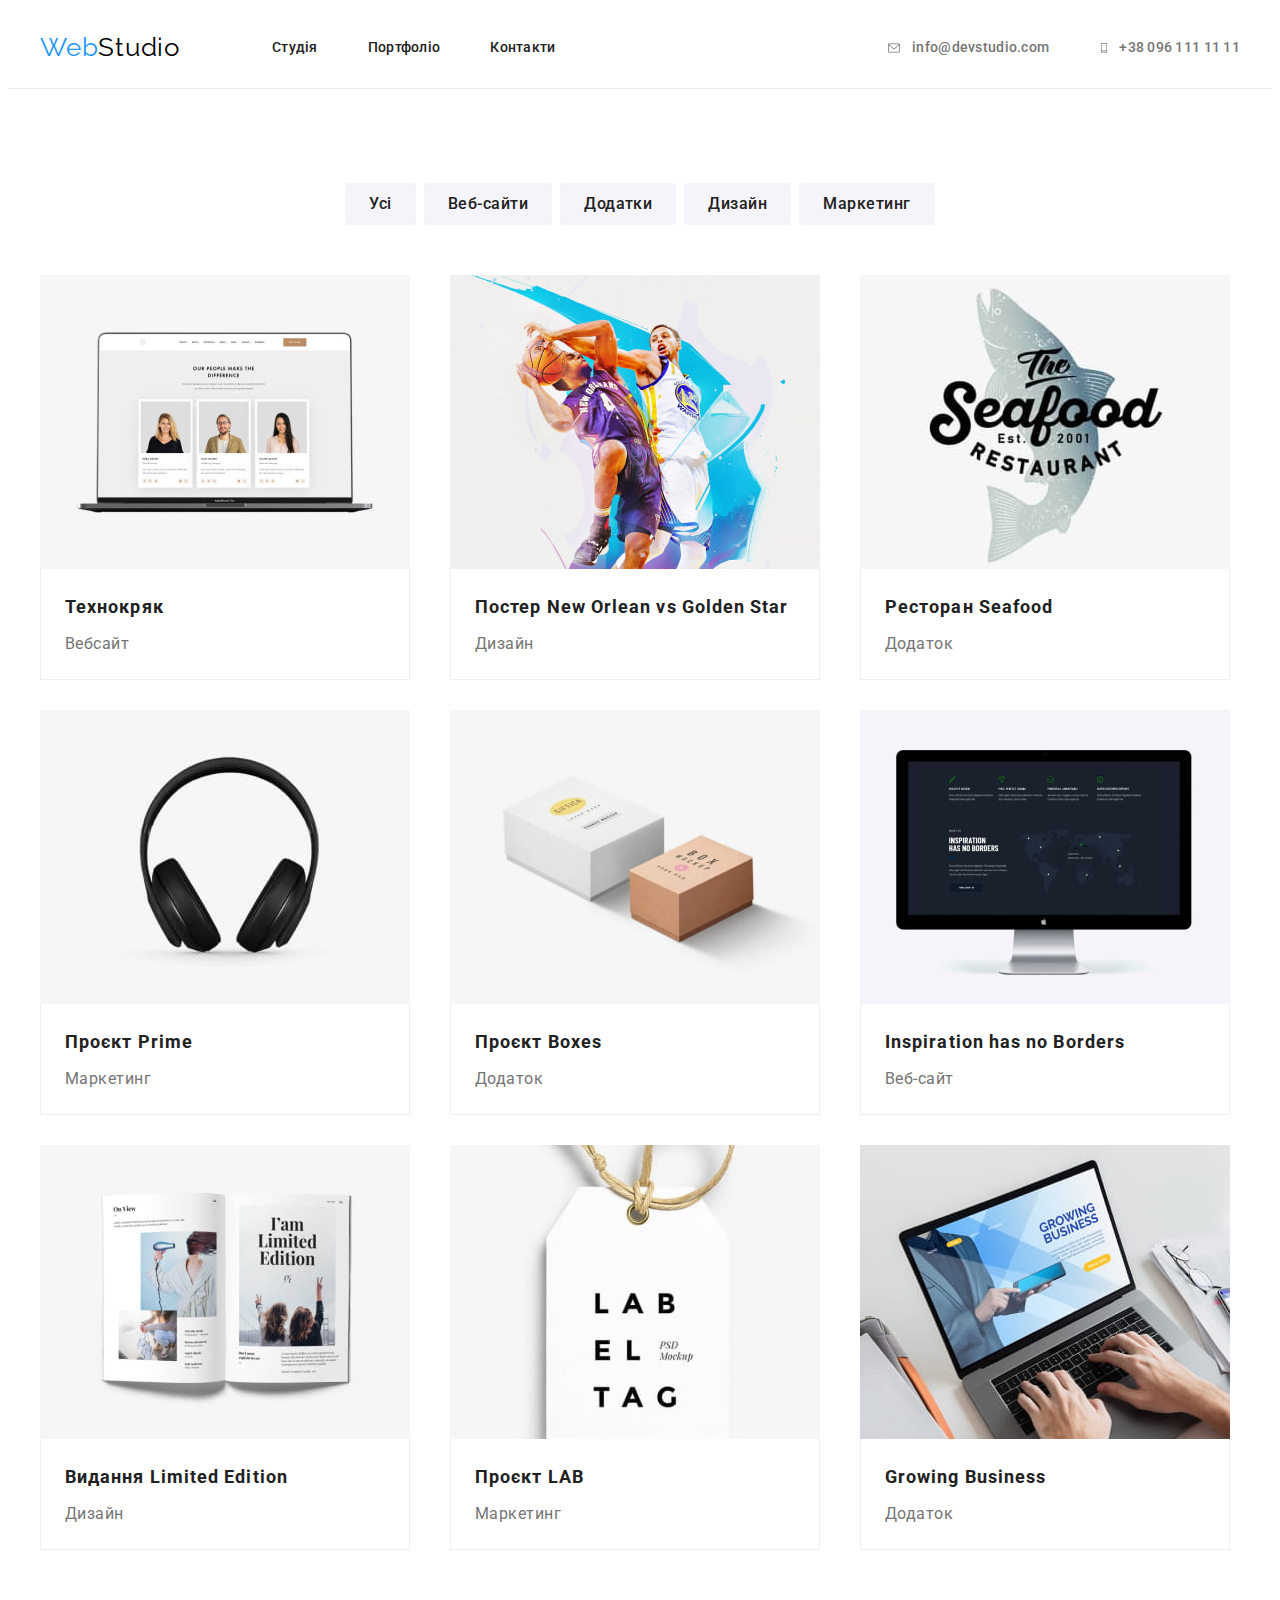
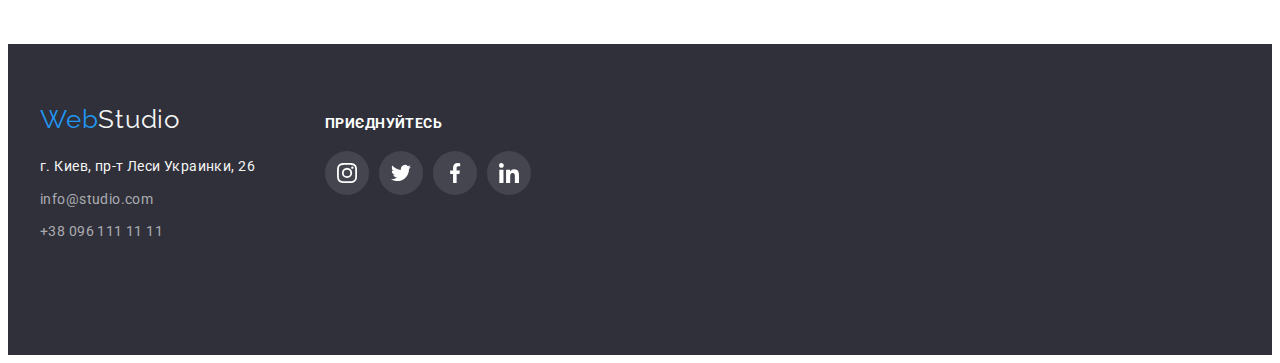
==== portfolio.html @ 465baf5b "копіює попереднє домашнє завдання" ====
<!DOCTYPE html>
<html lang="uk">
  <head>
    <meta charset="UTF-8" />
    <meta name="description" content="Портфоліо" />
    <link
      href="https://fonts.googleapis.com/css2?family=Raleway:wght@700&family=Roboto:wght@400;500;700;900&display=swap"
      rel="stylesheet"
    />
    <link
      rel="stylesheet"
      href="https://cdnjs.cloudflare.com/ajax/libs/modern-normalize/1.1.0/modern-normalize.min.css"
      integrity="sha512-wpPYUAdjBVSE4KJnH1VR1HeZfpl1ub8YT/NKx4PuQ5NmX2tKuGu6U/JRp5y+Y8XG2tV+wKQpNHVUX03MfMFn9Q=="
      crossorigin="anonymous"
      referrerpolicy="no-referrer"
    />
    <link rel="stylesheet" href="./css/styles.css" />
    <title>Портфоліо</title>
  </head>
  <body>
    <header class="header">
      <div class="container header-container">
        <nav class="header-nav">
          <a class="link logo header-logo" href="./index.html" lang="en"
            ><span>Web</span>Studio</a
          >
          <ul class="list header-list">
            <li>
              <a class="link header-link header-item" href="./index.html"
                >Студія</a
              >
            </li>
            <li>
              <a
                class="link header-link header-item currenе"
                href="./portfolio.html"
                >Портфоліо</a
              >
            </li>
            <li>
              <a class="link header-link header-item" href="#">Контакти</a>
            </li>
          </ul>
        </nav>
        <ul class="list header-contact-list">
          <li>
            <a
              class="link header-link header-contact"
              href="mailto:info@devstudio.com"
            >
              <svg class="contact-icon" width="16" height="12">
                <use href="./images/icons.svg#icon-envelope"></use>
              </svg>
              info@devstudio.com</a
            >
          </li>
          <li>
            <a class="link header-link header-contact" href="tel:+380961111111">
              <svg class="contact-icon" width="10" height="16">
                <use href="./images/icons.svg#icon-smartphone"></use>
              </svg>
              +38 096 111 11 11</a
            >
          </li>
        </ul>
      </div>
    </header>
    <main>
      <section class="portfolio section">
        <div class="container">
          <h1 class="visually-hidden">Портфоліо</h1>
          <ul class="list btn-list">
            <li><button class="btn" type="button">Усі</button></li>
            <li><button class="btn" type="button">Веб-сайти</button></li>
            <li><button class="btn" type="button">Додатки</button></li>
            <li><button class="btn" type="button">Дизайн</button></li>
            <li><button class="btn" type="button">Маркетинг</button></li>
          </ul>
          <ul class="list portfolio-list">
            <li class="portfolio-item">
              <a href="#" class="link portfolio-link">
                <img
                  class="portfolio-pic"
                  src="./images/people.jpg"
                  alt="Картки людей"
                  width="370"
                />
                <div class="text-border">
                  <h2 class="portfolio-subject">Технокряк</h2>
                  <p class="portfolio-text">Вебсайт</p>
                </div>
              </a>
            </li>
            <li class="portfolio-item">
              <a href="#" class="link portfolio-link">
                <img
                  class="portfolio-pic"
                  src="./images/ball.jpg"
                  alt="Постер гри в баскетбол"
                  width="370"
                />
                <div class="text-border">
                  <h2 class="portfolio-subject">
                    Постер <span lang="en">New Orlean vs Golden Star</span>
                  </h2>
                  <p class="portfolio-text">Дизайн</p>
                </div>
              </a>
            </li>
            <li class="portfolio-item">
              <a href="#" class="link portfolio-link">
                <img
                  class="portfolio-pic"
                  src="./images/seafood.jpg"
                  alt="Емблема рибного ресторану"
                  width="370"
                />
                <div class="text-border">
                  <h2 class="portfolio-subject">
                    Ресторан <span lang="en">Seafood</span>
                  </h2>
                  <p class="portfolio-text">Додаток</p>
                </div>
              </a>
            </li>
            <li class="portfolio-item">
              <a href="#" class="link portfolio-link">
                <img
                  class="portfolio-pic"
                  src="./images/headphone.jpg"
                  alt="Навушники"
                  width="370"
                />
                <div class="text-border">
                  <h2 class="portfolio-subject">
                    Проєкт <span lang="en">Prime</span>
                  </h2>
                  <p class="portfolio-text">Маркетинг</p>
                </div>
              </a>
            </li>
            <li class="portfolio-item">
              <a href="#" class="link portfolio-link">
                <img
                  class="portfolio-pic"
                  src="./images/boxes.jpg"
                  alt="Коробки"
                  width="370"
                />
                <div class="text-border">
                  <h2 class="portfolio-subject">
                    Проєкт <span lang="en">Boxes</span>
                  </h2>
                  <p class="portfolio-text">Додаток</p>
                </div>
              </a>
            </li>
            <li class="portfolio-item">
              <a href="#" class="link portfolio-link">
                <img
                  class="portfolio-pic"
                  src="./images/computer.jpg"
                  alt="Монітор"
                  width="370"
                />
                <div class="text-border">
                  <h2 class="portfolio-subject" lang="en">
                    Inspiration has no Borders
                  </h2>
                  <p class="portfolio-text">Веб-сайт</p>
                </div>
              </a>
            </li>
            <li class="portfolio-item">
              <a href="#" class="link portfolio-link">
                <img
                  class="portfolio-pic"
                  src="./images/magazine.jpg"
                  alt="Журнал"
                  width="370"
                />
                <div class="text-border">
                  <h2 class="portfolio-subject">
                    Видання Limited <span lang="en">Edition</span>
                  </h2>
                  <p class="portfolio-text">Дизайн</p>
                </div>
              </a>
            </li>
            <li class="portfolio-item">
              <a href="#" class="link portfolio-link">
                <img
                  class="portfolio-pic"
                  src="./images/lab.jpg"
                  alt="Емблема"
                  width="370"
                />
                <div class="text-border">
                  <h2 class="portfolio-subject">
                    Проєкт <span lang="en">LAB</span>
                  </h2>
                  <p class="portfolio-text">Маркетинг</p>
                </div>
              </a>
            </li>
            <li class="portfolio-item">
              <a href="#" class="link portfolio-link">
                <img
                  class="portfolio-pic"
                  src="./images/keyboard.jpg"
                  alt="Ноутбук"
                  width="370"
                />
                <div class="text-border">
                  <h2 class="portfolio-subject" lang="en">Growing Business</h2>
                  <p class="portfolio-text">Додаток</p>
                </div>
              </a>
            </li>
          </ul>
        </div>
      </section>
    </main>
    <footer class="footer">
      <div class="container footer-container">
        <div class="container-address">
          <a class="link logo footer-logo" href="./index.html" lang="en"
            ><span>Web</span>Studio</a
          >
          <address class="footer-address">
            <ul class="list footer-list">
              <li class="footer-item">
                <a
                  class="link footer-contact place"
                  href="https://goo.gl/maps/CPtrU1FHBa2aNyZL9"
                  target="_blank"
                  rel="noopener noreferrer nofollow"
                  >г. Киев, пр-т Леси Украинки, 26</a
                >
              </li>
              <li class="footer-item">
                <a class="link footer-contact" href="mailto:info@studio.com"
                  >info@studio.com</a
                >
              </li>
              <li class="footer-item">
                <a class="link footer-contact" href="tel:+380961111111"
                  >+38 096 111 11 11</a
                >
              </li>
            </ul>
          </address>
        </div>
        <div class="box">
          <h2 class="follow-title">Приєднуйтесь</h2>
          <ul class="follow-list">
            <li class="follow-item">
              <a class="follow-link" href="">
                <svg class="follow-icon" width="20" height="20">
                  <use href="./images/icons.svg#icon-instagram"></use>
                </svg>
              </a>
            </li>
            <li class="follow-item">
              <a class="follow-link" href="">
                <svg class="follow-icon" width="20" height="20">
                  <use href="./images/icons.svg#icon-twitter"></use>
                </svg>
              </a>
            </li>
            <li class="follow-item">
              <a class="follow-link" href="">
                <svg class="follow-icon" width="20" height="20">
                  <use href="./images/icons.svg#icon-facebook"></use>
                </svg>
              </a>
            </li>
            <li class="follow-item">
              <a class="follow-link" href="">
                <svg class="follow-icon" width="20" height="20">
                  <use href="./images/icons.svg#icon-linkedin"></use>
                </svg>
              </a>
            </li>
          </ul>
        </div>
      </div>
    </footer>
  </body>
</html>
---- css/styles.css ----
html {
  box-sizing: border-box;
}
:root {
  --primary-text-color: #212121;
  --text-color: #000000;
  --basic-color: #f5f5f5;
  --second-basic-color: #ffffff;
  --background-color: #f5f4fa;
  --accent-color: #2196f3;
  --small-text-color: #757575;
  --shadow-text-color: rgba(255, 255, 255, 0.6);
  --icon-color: #afb1b8;
  --text-size: 14px;
}

a {
  text-decoration: none;
  color: inherit;
}
p,
h1,
h2,
h3,
h4,
h5,
h6 {
  margin: 0;
}
ul {
  margin: 0;
  padding: 0;
  list-style: none;
}
button {
  cursor: pointer;
}
a {
  text-decoration: none;
}
img {
  display: block;
  max-width: 100%;
  height: auto;
}

body {
  font-family: "Roboto", sans-serif;
  background-color: var(--second-basic-color);
  color: var(--primary-text-color);
}

.container {
  width: 1200px;
  padding-left: 15px;
  padding-right: 15px;
  margin: 0 auto;
}
/*-----------LOGO----------*/
.link {
  text-decoration: none;
}
.list {
  list-style-type: none;
}
.logo {
  font-size: 26px;
  line-height: 1.19;
  letter-spacing: 0.03em;
}
.logo.header-logo {
  font-family: "Raleway", sans-serif;
  color: var(--text-color);
}
.logo span {
  color: var(--accent-color);
}
.logo.footer-logo {
  font-family: "Raleway", sans-serif;
  color: var(--basic-color);
}
.header-logo {
  margin-right: 92px;
  padding-top: 24px;
  padding-bottom: 25px;
}

/*-------HEADER----------*/
.header {
  border-bottom: 1px solid #ececec;
}
.header-link {
  font-weight: 500;
  font-size: var(--text-size);
  line-height: 1.14;
  letter-spacing: 0.02em;
}
.header-item {
  color: var(--primary-text-color);
}

.header-contact {
  color: var(--small-text-color);
}
.header-item:hover,
.header-item:focus {
  color: var(--accent-color);
}

.header-list .header-item.current {
  color: var(--accent-color);
}

.header-link {
  display: block;
  padding: 32px 0;
}
.header-contact:hover,
.header-contact:focus {
  color: var(--accent-color);
}

.header-list {
  display: flex;
  gap: 50px;
}

.header-nav {
  display: flex;
  align-items: center;
}
.header-contact-list {
  display: flex;
  margin-left: auto;
  gap: 50px;
  align-items: center;
}
.header-container {
  display: flex;
}

.contact-icon {
  margin-right: 10px;
  fill: currentColor;
}

.header-contact {
  display: flex;
  align-items: center;
}
.header-contact:hover .contact-icon,
.header-contact:focus .contact-icon {
  fill: var(--accent-color);
  stroke: var(--accent-color);
  stroke-width: 1px;
}

/*------------HERO------------*/
.hero {
  background-color: #2f303a;
  max-width: 1600px;
  margin: 0 auto;
  background-image: linear-gradient(
      to right,
      rgba(47, 48, 58, 0.4),
      rgba(47, 48, 58, 0.4)
    ),
    url(../images/hero.jpg);
  background-position: center;
  padding-top: 200px;
  padding-bottom: 200px;
}
.hero-title {
  color: var(--basic-color);
  font-weight: 900;
  font-size: 44px;
  line-height: 1.36;
  text-align: center;
  letter-spacing: 0.06em;
  text-transform: uppercase;
  max-width: 696px;
  margin: 0 auto;
  margin-bottom: 30px;
}
.hero-button {
  font-family: inherit;
  font-weight: 700;
  font-size: 16px;
  line-height: 1.87;
  background-color: var(--accent-color);
  color: var(--basic-color);
  box-shadow: 0px 4px 4px rgba(0, 0, 0, 0.15);
  cursor: pointer;
  border-color: transparent;
  border-radius: 4px;
  letter-spacing: 0.06em;
  display: block;
  margin: 0 auto;
  padding: 10px 32px;
  min-width: 216;
  height: 50;
}

.hero-button:hover,
.hero-button:focus {
  background-color: #188ce8;
}
/*------ОСОБЛИВОСТІ-------*/
.text {
  padding-top: 94px;
}
.text-title {
  font-size: var(--text-size);
  line-height: 1.14;
  letter-spacing: 0.03em;
  text-transform: uppercase;
  margin-bottom: 10px;
}
.text-aside {
  font-size: var(--text-size);
  line-height: 1.71;
  letter-spacing: 0.03em;
  color: var(--small-text-color);
}
.text-list {
  display: flex;
  flex-wrap: wrap;
  margin-right: -30px;
}

.text-item {
  flex-basis: calc((100% / 4 - 30px));
  margin-right: 30px;
}

.text-background {
  display: flex;
  width: 270px;
  height: 120px;
  padding: 25px 100px;
  margin-bottom: 30px;
  background-color: var(--background-color);
  border-radius: 4px;
}

/*--------------СЕКЦІЇ---------*/
.section {
  padding-top: 94px;
  padding-bottom: 94px;
}

.category-list {
  display: flex;
  gap: 30px;
}

.category-item {
  width: calc((100% - 60px) / 3);
}

.studio-title {
  font-size: 36px;
  line-height: 1.16;
  letter-spacing: 0.03em;
  text-align: center;
  margin-bottom: 50px;
}
.team {
  background-color: var(--background-color);
}

.team-list {
  display: flex;
  gap: 30px;
}

.team-item {
  background-color: var(--second-basic-color);
  box-shadow: 0px 1px 3px rgba(0, 0, 0, 0.12), 0px 1px 1px rgba(0, 0, 0, 0.14),
    0px 2px 1px rgba(0, 0, 0, 0.2);
  border-radius: 0px 0px 4px 4px;
  width: calc((100% - 90px) / 4);
}

.team-name {
  font-weight: 500;
  font-size: 16px;
  line-height: 1.18;
  letter-spacing: 0.03em;
  margin-top: 30px;
  text-align: center;
}

.team-text {
  font-size: 16px;
  line-height: 1.18;
  letter-spacing: 0.03em;
  color: var(--small-text-color);
  margin-top: 10px;
  margin-bottom: 16px;
  text-align: center;
}
.team-links {
  display: flex;
  justify-content: center;
  align-items: center;
  width: 44px;
  height: 44px;
  margin: 0;
  padding: 0;
  margin: 0 auto;
  margin-bottom: 30px;
  gap: 10px;
}

.team-link-icon {
  display: flex;
  justify-content: center;
  align-items: center;
  height: 44px;
  width: 44px;
  border-radius: 50%;
  fill: var(--icon-color);
}

.team-link-icon:hover,
.team-link-icon:focus {
  fill: var(--second-basic-color);
  background-color: var(--accent-color);
}
/*----------------------CLIENTS------------------------*/
.clients-list {
  display: flex;
  justify-content: center;
  align-items: center;
  gap: 30px;
}

.clients-link {
  display: flex;
  justify-content: center;
  align-items: center;
  width: 170px;
  height: 92px;
  border: 1px solid #afb1b8;
  border-radius: 4px;
  fill: var(--icon-color);
}

.clients-link:hover,
.clients-link:focus {
  fill: var(--accent-color);
  background-color: var(--second-basic-color);
  border-color: var(--accent-color);
}

/*-------------FOOTER----------------*/
.footer {
  background-color: #2f303a;
  padding-top: 60px;
  padding-bottom: 60px;
}

.footer-place,
.footer-contact {
  font-style: normal;
  font-size: var(--text-size);
  line-height: 1.71;
  letter-spacing: 0.03em;
}

.footer-logo {
  display: inline-block;
  margin-bottom: 20px;
}

.footer-item {
  display: block;
  margin-bottom: 9px;
}

.footer-contact.place {
  color: var(--basic-color);
}

.footer-contact {
  color: var(--shadow-text-color);
}

.footer-contact:hover,
.footer-contact:focus {
  color: var(--accent-color);
}

.box {
  display: flex;
  flex-direction: column;
  margin-left: 70px;
  padding-bottom: 100px;
}

.follow-title {
  color: var(--second-basic-color);
  text-transform: uppercase;
  font-weight: 700;
  font-size: 14px;
  line-height: 16px;
  letter-spacing: 0.03em;
  margin-bottom: 20px;
}

.follow-list {
  display: flex;
  gap: 10px;
}

.follow-link {
  display: flex;
  align-items: center;
  justify-content: center;
  width: 44px;
  height: 44px;
  background-color: rgba(255, 255, 255, 0.1);
  border-radius: 50%;
  fill: var(--second-basic-color);
}

.follow-link:hover,
.follow-link:focus {
  background-color: var(--accent-color);
}

.footer-container {
  display: flex;
  align-items: baseline;
}
.container-address {
  display: flex;
  flex-direction: column;
}

/*---------------PORTFOLIO-------------------*/
.visually-hidden {
  position: absolute;
  white-space: nowrap;
  width: 1px;
  height: 1px;
  overflow: hidden;
  border: 0;
  padding: 0;
  clip: rect(0 0 0 0);
  clip-path: inset(50%);
  margin: -1px;
}

/*------------BUTTONS----------------*/
.btn {
  font-family: inherit;
  font-weight: 500;
  font-size: 16px;
  line-height: 1.62;
  text-align: center;
  letter-spacing: 0.03em;
  background-color: var(--background-color);
  color: var(--primary-text-color);
  cursor: pointer;
  border-color: transparent;
  border-radius: 4px;
  padding: 6px 22px;
  width: calc(100% -32px) / 5;
}

.btn:hover,
.btn:focus {
  background: var(--accent-color);
  color: var(--basic-color);
  box-shadow: 0px 3px 1px rgba(0, 0, 0, 0.1), 0px 1px 2px rgba(0, 0, 0, 0.08),
    0px 2px 2px rgba(0, 0, 0, 0.12);
  border-radius: 4px;
}

/*------------LIST-----------*/
.btn-list {
  margin-bottom: 50px;
  display: flex;
  justify-content: center;
  gap: 8px;
}

.portfolio-list {
  display: flex;
  flex-wrap: wrap;
  gap: 30px;
}

.portfolio-item {
  width: calc((100% - 60px) / 3);
}

.portfolio-subject {
  font-weight: 700;
  font-size: 18px;
  line-height: 2;
  letter-spacing: 0.06em;
  color: var(--primary-text-color);
  margin-bottom: 4px;
}
.portfolio-text {
  font-size: 16px;
  line-height: 1.87;
  letter-spacing: 0.03em;
  color: var(--small-text-color);
}

.text-border {
  padding: 20px 24px;
  border: 1px solid #eeeeee;
  border-top: none;
}
.portfolio-link {
  display: inline-block;
}
.portfolio-link:hover,
.portfolio-link:focus {
  box-shadow: 0px 1px 1px rgba(0, 0, 0, 0.12), 0px 4px 4px rgba(0, 0, 0, 0.06),
    1px 4px 6px rgba(0, 0, 0, 0.16);
}
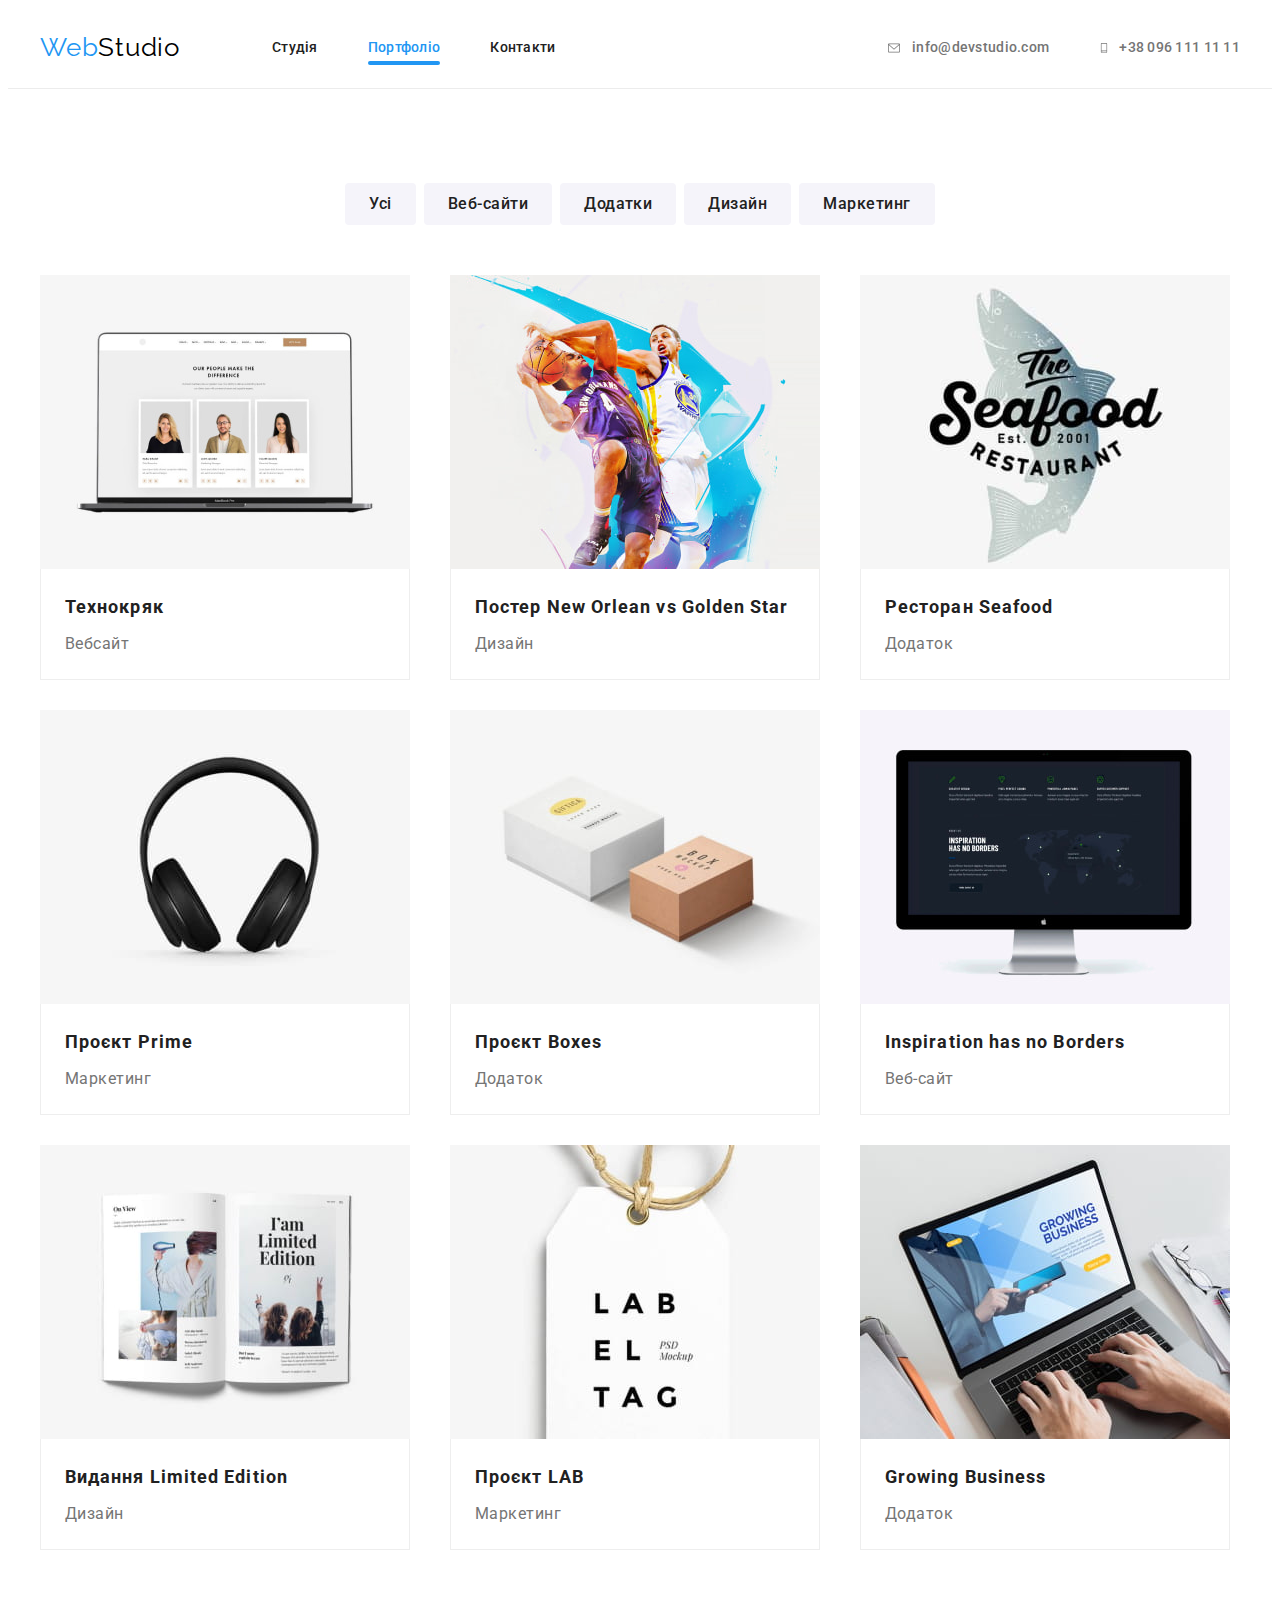
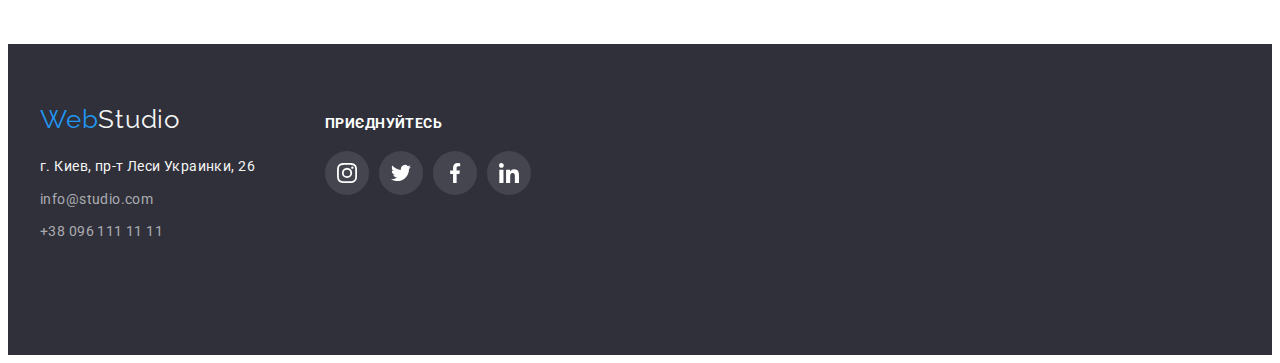
==== commit 447ec566: "додає анімовані переходи" ====
--- a/portfolio.html
+++ b/portfolio.html
@@ -25,19 +25,19 @@
             ><span>Web</span>Studio</a
           >
           <ul class="list header-list">
-            <li>
+            <li class="header-item">
               <a class="link header-link header-item" href="./index.html"
                 >Студія</a
               >
             </li>
-            <li>
+            <li class="header-item">
               <a
-                class="link header-link header-item currenе"
+                class="link header-link header-item current"
                 href="./portfolio.html"
                 >Портфоліо</a
               >
             </li>
-            <li>
+            <li class="header-item">
               <a class="link header-link header-item" href="#">Контакти</a>
             </li>
           </ul>
@@ -79,12 +79,19 @@
           <ul class="list portfolio-list">
             <li class="portfolio-item">
               <a href="#" class="link portfolio-link">
-                <img
-                  class="portfolio-pic"
-                  src="./images/people.jpg"
-                  alt="Картки людей"
-                  width="370"
-                />
+                <div class="portfolio-container">
+                  <img
+                    class="portfolio-pic"
+                    src="./images/people.jpg"
+                    alt="Картки людей"
+                    width="370"
+                  />
+                  <p class="portfolio-description">
+                    Ресурс пропонує комплексні пропозиції з різним рівнем
+                    функціоналу та сервісів. Все це дозволить відвідувачу
+                    отримати вичерпні відомості про компанію чи приватну особу.
+                  </p>
+                </div>
                 <div class="text-border">
                   <h2 class="portfolio-subject">Технокряк</h2>
                   <p class="portfolio-text">Вебсайт</p>
@@ -93,12 +100,19 @@
             </li>
             <li class="portfolio-item">
               <a href="#" class="link portfolio-link">
-                <img
-                  class="portfolio-pic"
-                  src="./images/ball.jpg"
-                  alt="Постер гри в баскетбол"
-                  width="370"
-                />
+                <div class="portfolio-container">
+                  <img
+                    class="portfolio-pic"
+                    src="./images/ball.jpg"
+                    alt="Постер гри в баскетбол"
+                    width="370"
+                  />
+                  <p class="portfolio-description">
+                    Ресурс пропонує комплексні пропозиції з різним рівнем
+                    функціоналу та сервісів. Все це дозволить відвідувачу
+                    отримати вичерпні відомості про компанію чи приватну особу.
+                  </p>
+                </div>
                 <div class="text-border">
                   <h2 class="portfolio-subject">
                     Постер <span lang="en">New Orlean vs Golden Star</span>
@@ -109,12 +123,19 @@
             </li>
             <li class="portfolio-item">
               <a href="#" class="link portfolio-link">
-                <img
-                  class="portfolio-pic"
-                  src="./images/seafood.jpg"
-                  alt="Емблема рибного ресторану"
-                  width="370"
-                />
+                <div class="portfolio-container">
+                  <img
+                    class="portfolio-pic"
+                    src="./images/seafood.jpg"
+                    alt="Емблема рибного ресторану"
+                    width="370"
+                  />
+                  <p class="portfolio-description">
+                    Ресурс пропонує комплексні пропозиції з різним рівнем
+                    функціоналу та сервісів. Все це дозволить відвідувачу
+                    отримати вичерпні відомості про компанію чи приватну особу.
+                  </p>
+                </div>
                 <div class="text-border">
                   <h2 class="portfolio-subject">
                     Ресторан <span lang="en">Seafood</span>
@@ -125,12 +146,19 @@
             </li>
             <li class="portfolio-item">
               <a href="#" class="link portfolio-link">
-                <img
-                  class="portfolio-pic"
-                  src="./images/headphone.jpg"
-                  alt="Навушники"
-                  width="370"
-                />
+                <div class="portfolio-container">
+                  <img
+                    class="portfolio-pic"
+                    src="./images/headphone.jpg"
+                    alt="Навушники"
+                    width="370"
+                  />
+                  <p class="portfolio-description">
+                    Ресурс пропонує комплексні пропозиції з різним рівнем
+                    функціоналу та сервісів. Все це дозволить відвідувачу
+                    отримати вичерпні відомості про компанію чи приватну особу.
+                  </p>
+                </div>
                 <div class="text-border">
                   <h2 class="portfolio-subject">
                     Проєкт <span lang="en">Prime</span>
@@ -141,12 +169,19 @@
             </li>
             <li class="portfolio-item">
               <a href="#" class="link portfolio-link">
-                <img
-                  class="portfolio-pic"
-                  src="./images/boxes.jpg"
-                  alt="Коробки"
-                  width="370"
-                />
+                <div class="portfolio-container">
+                  <img
+                    class="portfolio-pic"
+                    src="./images/boxes.jpg"
+                    alt="Коробки"
+                    width="370"
+                  />
+                  <p class="portfolio-description">
+                    Ресурс пропонує комплексні пропозиції з різним рівнем
+                    функціоналу та сервісів. Все це дозволить відвідувачу
+                    отримати вичерпні відомості про компанію чи приватну особу.
+                  </p>
+                </div>
                 <div class="text-border">
                   <h2 class="portfolio-subject">
                     Проєкт <span lang="en">Boxes</span>
@@ -157,12 +192,19 @@
             </li>
             <li class="portfolio-item">
               <a href="#" class="link portfolio-link">
-                <img
-                  class="portfolio-pic"
-                  src="./images/computer.jpg"
-                  alt="Монітор"
-                  width="370"
-                />
+                <div class="portfolio-container">
+                  <img
+                    class="portfolio-pic"
+                    src="./images/computer.jpg"
+                    alt="Монітор"
+                    width="370"
+                  />
+                  <p class="portfolio-description">
+                    Ресурс пропонує комплексні пропозиції з різним рівнем
+                    функціоналу та сервісів. Все це дозволить відвідувачу
+                    отримати вичерпні відомості про компанію чи приватну особу.
+                  </p>
+                </div>
                 <div class="text-border">
                   <h2 class="portfolio-subject" lang="en">
                     Inspiration has no Borders
@@ -173,12 +215,19 @@
             </li>
             <li class="portfolio-item">
               <a href="#" class="link portfolio-link">
-                <img
-                  class="portfolio-pic"
-                  src="./images/magazine.jpg"
-                  alt="Журнал"
-                  width="370"
-                />
+                <div class="portfolio-container">
+                  <img
+                    class="portfolio-pic"
+                    src="./images/magazine.jpg"
+                    alt="Журнал"
+                    width="370"
+                  />
+                  <p class="portfolio-description">
+                    Ресурс пропонує комплексні пропозиції з різним рівнем
+                    функціоналу та сервісів. Все це дозволить відвідувачу
+                    отримати вичерпні відомості про компанію чи приватну особу.
+                  </p>
+                </div>
                 <div class="text-border">
                   <h2 class="portfolio-subject">
                     Видання Limited <span lang="en">Edition</span>
@@ -189,12 +238,19 @@
             </li>
             <li class="portfolio-item">
               <a href="#" class="link portfolio-link">
-                <img
-                  class="portfolio-pic"
-                  src="./images/lab.jpg"
-                  alt="Емблема"
-                  width="370"
-                />
+                <div class="portfolio-container">
+                  <img
+                    class="portfolio-pic"
+                    src="./images/lab.jpg"
+                    alt="Емблема"
+                    width="370"
+                  />
+                  <p class="portfolio-description">
+                    Ресурс пропонує комплексні пропозиції з різним рівнем
+                    функціоналу та сервісів. Все це дозволить відвідувачу
+                    отримати вичерпні відомості про компанію чи приватну особу.
+                  </p>
+                </div>
                 <div class="text-border">
                   <h2 class="portfolio-subject">
                     Проєкт <span lang="en">LAB</span>
@@ -205,12 +261,19 @@
             </li>
             <li class="portfolio-item">
               <a href="#" class="link portfolio-link">
-                <img
-                  class="portfolio-pic"
-                  src="./images/keyboard.jpg"
-                  alt="Ноутбук"
-                  width="370"
-                />
+                <div class="portfolio-container">
+                  <img
+                    class="portfolio-pic"
+                    src="./images/keyboard.jpg"
+                    alt="Ноутбук"
+                    width="370"
+                  />
+                  <p class="portfolio-description">
+                    Ресурс пропонує комплексні пропозиції з різним рівнем
+                    функціоналу та сервісів. Все це дозволить відвідувачу
+                    отримати вичерпні відомості про компанію чи приватну особу.
+                  </p>
+                </div>
                 <div class="text-border">
                   <h2 class="portfolio-subject" lang="en">Growing Business</h2>
                   <p class="portfolio-text">Додаток</p>
--- a/css/styles.css
+++ b/css/styles.css
@@ -97,6 +97,8 @@
 }
 .header-item {
   color: var(--primary-text-color);
+
+  transition: color 250ms cubic-bezier(0.4, 0, 0.2, 1);
 }
 
 .header-contact {
@@ -109,8 +111,30 @@
 
 .header-list .header-item.current {
   color: var(--accent-color);
-}
-
+  outline: none;
+}
+.header-item {
+  position: relative;
+}
+
+.current::after {
+  content: "";
+  bottom: -1px;
+  position: absolute;
+  left: 0;
+  width: 100%;
+  height: 4px;
+  border-radius: 2px;
+  display: block;
+  background-color: var(--accent-color);
+
+  transform: translateY(-600%);
+  transition: transform 200ms cubic-bezier(0.4, 0, 0.2, 1);
+}
+
+.current:hover::after {
+  transform: translateY(0%);
+}
 .header-link {
   display: block;
   padding: 32px 0;
@@ -139,20 +163,23 @@
   display: flex;
 }
 
+.header-contact {
+  display: flex;
+  align-items: center;
+
+  transition: color 250ms cubic-bezier(0.4, 0, 0.2, 1);
+}
+
 .contact-icon {
   margin-right: 10px;
   fill: currentColor;
-}
-
-.header-contact {
-  display: flex;
-  align-items: center;
-}
-.header-contact:hover .contact-icon,
-.header-contact:focus .contact-icon {
+
+  transition: fill 250ms cubic-bezier(0.4, 0, 0.2, 1);
+}
+
+.contact-icon:hover,
+.contact-icon:focus {
   fill: var(--accent-color);
-  stroke: var(--accent-color);
-  stroke-width: 1px;
 }
 
 /*------------HERO------------*/
@@ -199,6 +226,8 @@
   padding: 10px 32px;
   min-width: 216;
   height: 50;
+
+  transition: background-color 250ms cubic-bezier(0.4, 0, 0.2, 1);
 }
 
 .hero-button:hover,
@@ -256,6 +285,29 @@
 
 .category-item {
   width: calc((100% - 60px) / 3);
+}
+
+.category-pic {
+  position: relative;
+}
+
+.category-text {
+  width: 370px;
+  height: 70px;
+  display: flex;
+  justify-content: center;
+  align-items: center;
+  position: absolute;
+  bottom: 0;
+  left: 50%;
+  transform: translate(-50%);
+  font-weight: 700;
+  text-transform: uppercase;
+  font-size: 14px;
+  line-height: 16px;
+  letter-spacing: 0.03em;
+  color: var(--second-basic-color);
+  background-color: rgba(47, 48, 58, 0.8);
 }
 
 .studio-title {
@@ -321,6 +373,9 @@
   width: 44px;
   border-radius: 50%;
   fill: var(--icon-color);
+
+  transition: background-color 250ms cubic-bezier(0.4, 0, 0.2, 1),
+    fill 250ms cubic-bezier(0.4, 0, 0.2, 1);
 }
 
 .team-link-icon:hover,
@@ -345,6 +400,9 @@
   border: 1px solid #afb1b8;
   border-radius: 4px;
   fill: var(--icon-color);
+
+  transition: border-color 250ms cubic-bezier(0.4, 0, 0.2, 1),
+    fill 250ms cubic-bezier(0.4, 0, 0.2, 1);
 }
 
 .clients-link:hover,
@@ -385,6 +443,8 @@
 
 .footer-contact {
   color: var(--shadow-text-color);
+
+  transition: color 250ms cubic-bezier(0.4, 0, 0.2, 1);
 }
 
 .footer-contact:hover,
@@ -423,6 +483,8 @@
   background-color: rgba(255, 255, 255, 0.1);
   border-radius: 50%;
   fill: var(--second-basic-color);
+
+  transition: background-color 250ms cubic-bezier(0.4, 0, 0.2, 1);
 }
 
 .follow-link:hover,
@@ -468,15 +530,18 @@
   border-radius: 4px;
   padding: 6px 22px;
   width: calc(100% -32px) / 5;
+
+  transition: color 250ms cubic-bezier(0.4, 0, 0.2, 1),
+    background-color 250ms cubic-bezier(0.4, 0, 0.2, 1),
+    box-shadow 250ms cubic-bezier(0.4, 0, 0.2, 1);
 }
 
 .btn:hover,
 .btn:focus {
-  background: var(--accent-color);
+  background-color: var(--accent-color);
   color: var(--basic-color);
   box-shadow: 0px 3px 1px rgba(0, 0, 0, 0.1), 0px 1px 2px rgba(0, 0, 0, 0.08),
     0px 2px 2px rgba(0, 0, 0, 0.12);
-  border-radius: 4px;
 }
 
 /*------------LIST-----------*/
@@ -518,10 +583,93 @@
   border-top: none;
 }
 .portfolio-link {
+  position: relative;
   display: inline-block;
+
+  transition: box-shadow 250ms cubic-bezier(0.4, 0, 0.2, 1);
 }
 .portfolio-link:hover,
 .portfolio-link:focus {
   box-shadow: 0px 1px 1px rgba(0, 0, 0, 0.12), 0px 4px 4px rgba(0, 0, 0, 0.06),
     1px 4px 6px rgba(0, 0, 0, 0.16);
 }
+
+.portfolio-container {
+  position: relative;
+  overflow: hidden;
+}
+.portfolio-description {
+  content: "";
+  display: inline-block;
+  position: absolute;
+  top: 0;
+  left: 0;
+  width: 100%;
+  height: 100%;
+  padding: 63px 24px;
+  color: var(--second-basic-color);
+  font-weight: 400;
+  font-size: 18px;
+  line-height: 1.6;
+  letter-spacing: 0.03em;
+  background-color: var(--accent-color);
+  opacity: 0.9;
+
+  transform: translateY(100%);
+  transition: transform 250ms cubic-bezier(0.4, 0, 0.2, 1);
+}
+
+.portfolio-link:hover .portfolio-description {
+  transform: translateY(0%);
+}
+/*-------------------window------------------------*/
+.backdrop {
+  position: fixed;
+  display: flex;
+  top: 0;
+  left: 0;
+  width: 100%;
+  height: 100%;
+  background-color: rgba(0, 0, 0, 0.2);
+
+  opacity: 1;
+  transition: opacity 250ms cubic-bezier(0.4, 0, 0.2, 1),
+    visibility 250ms cubic-bezier(0.4, 0, 0.2, 1);
+}
+
+.backdrop.is-hidden {
+  opacity: 0;
+  pointer-events: none;
+  visibility: hidden;
+}
+
+.backdrop.is-hidden .modal {
+  transform: translate(-50%, -50%) scale(1.5);
+}
+
+.modal {
+  position: absolute;
+  display: flex;
+  flex-direction: row-reverse;
+  top: 50%;
+  left: 50%;
+  transform: translate(-50%, -50%) scale(1);
+  height: 581px;
+  width: 528px;
+  background-color: var(--second-basic-color);
+  transition: transform 1000ms cubic-bezier(0.4, 0, 0.2, 1);
+}
+
+.close-btn {
+  display: flex;
+  align-items: center;
+  justify-content: center;
+  margin-top: 8px;
+  margin-right: 8px;
+  width: 30px;
+  height: 30px;
+  border-radius: 50%;
+  border: 1px solid rgba(0, 0, 0, 0.1);
+}
+.close-icon {
+}
